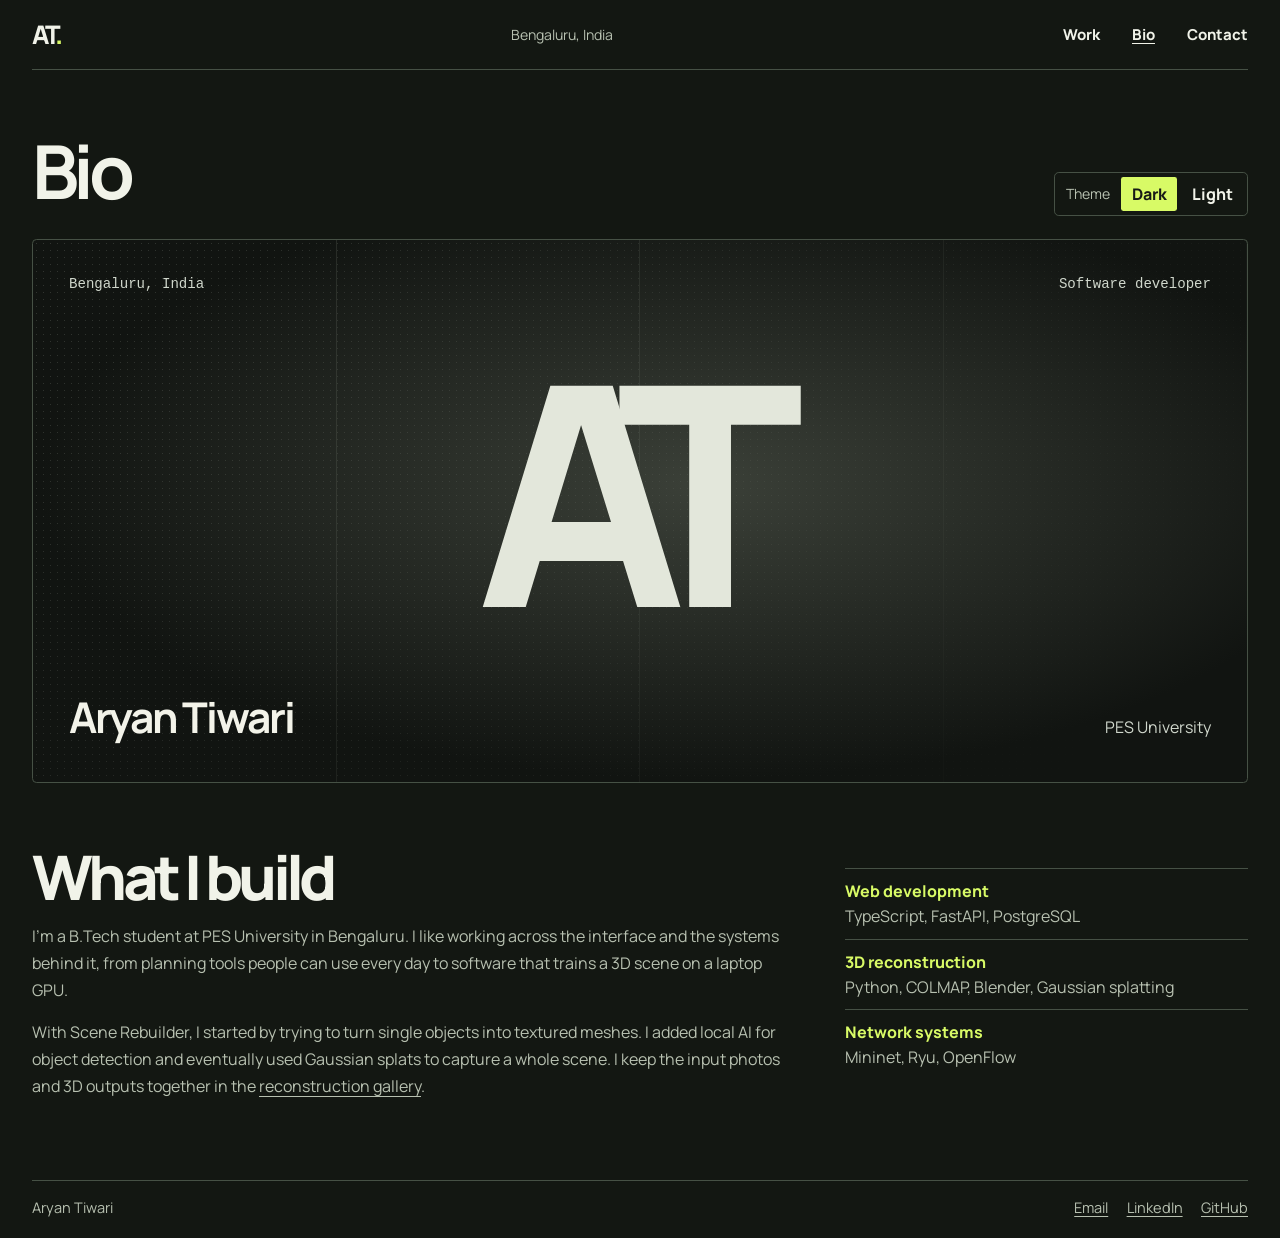
==== bio.html @ 2f58a1c7 "Add dark default, Bio page, and verified project details" ====
<!doctype html>
<html lang="en">
<head>
  <meta charset="utf-8">
  <meta name="viewport" content="width=device-width, initial-scale=1">
  <meta name="description" content="About Aryan Tiwari, a software developer and B.Tech student at PES University in Bengaluru.">
  <meta name="theme-color" content="#131712">
  <title>Bio · Aryan Tiwari</title>
  <script src="theme.js"></script>
  <link rel="stylesheet" href="styles.css">
</head>
<body id="top">
  <a class="skip" href="#main">Skip to content</a>
  <header class="shell topbar">
    <a class="identity" href="index.html" aria-label="Aryan Tiwari, home">AT<span>.</span></a>
    <span class="location">Bengaluru, India</span>
    <nav aria-label="Main navigation"><a href="index.html#work">Work</a><a href="bio.html" aria-current="page">Bio</a><a href="index.html#contact">Contact</a></nav>
  </header>
  <main id="main" class="shell bio">
    <div class="bio-top">
      <h1>Bio</h1>
      <div class="theme-picker" role="group" aria-label="Portfolio theme">
        <span>Theme</span><button type="button" data-theme-option="dark" aria-pressed="true">Dark</button><button type="button" data-theme-option="light" aria-pressed="false">Light</button>
      </div>
    </div>
    <figure class="bio-cover" aria-labelledby="cover-name">
      <div class="bio-cover-top"><span>Bengaluru, India</span><span>Software developer</span></div>
      <div class="bio-monogram" aria-hidden="true">AT</div>
      <figcaption id="cover-name"><strong>Aryan Tiwari</strong><span>PES University</span></figcaption>
    </figure>
    <section class="bio-copy" aria-labelledby="bio-intro">
      <div>
        <h2 id="bio-intro">What I build</h2>
        <p>I’m a B.Tech student at PES University in Bengaluru. I like working across the interface and the systems behind it, from planning tools people can use every day to software that trains a 3D scene on a laptop GPU.</p>
        <p>With Scene Rebuilder, I started by trying to turn single objects into textured meshes. I added local AI for object detection and eventually used Gaussian splats to capture a whole scene. I keep the input photos and 3D outputs together in the <a href="https://aryansdream.github.io/scene-rebuilder/">reconstruction gallery</a>.</p>
      </div>
      <dl class="bio-tools">
        <div><dt>Web development</dt><dd>TypeScript, FastAPI, PostgreSQL</dd></div>
        <div><dt>3D reconstruction</dt><dd>Python, COLMAP, Blender, Gaussian splatting</dd></div>
        <div><dt>Network systems</dt><dd>Mininet, Ryu, OpenFlow</dd></div>
      </dl>
    </section>
  </main>
  <footer class="shell footer"><span>Aryan Tiwari</span><div><a href="mailto:aryantiwari90605@gmail.com">Email</a><a href="https://www.linkedin.com/in/aryan-tiwari-884906281/">LinkedIn</a><a href="https://github.com/aryansdream">GitHub</a></div></footer>
</body>
</html>
---- styles.css ----
@font-face {
  font-family: Manrope;
  src: url('assets/manrope.woff2') format('woff2');
  font-weight: 200 800;
  font-display: swap;
}

:root {
  color-scheme: dark;
  --paper: #131712;
  --ink: #f1f3e9;
  --muted: #b7c0b0;
  --line: #465145;
  --accent: #d8fa66;
  --dark: #1d261e;
  --section: #1d261e;
  --highlight: #d8fa66;
  --mono: ui-monospace, 'Cascadia Code', Consolas, monospace;
  font-family: Manrope, system-ui, sans-serif;
  color: var(--ink);
  background: var(--paper);
}
[data-theme="light"] {
  color-scheme: light;
  --paper: #efede3;
  --ink: #171a17;
  --muted: #474c43;
  --line: #a6a99e;
  --section: #e3e8d9;
  --highlight: #4c6113;
}
* { box-sizing: border-box; }
html { scroll-behavior: smooth; }
body, h1, h2, p, figure, dl, dd { margin: 0; }
a { color: inherit; text-underline-offset: .22em; }
a:hover { text-decoration-thickness: 2px; }
button { font: inherit; }
[hidden] { display: none !important; }
[id] { scroll-margin-top: 1.25rem; }
:focus-visible { outline: 2px solid currentColor; outline-offset: 4px; }
.shell { width: min(78rem, calc(100% - 4rem)); margin-inline: auto; }
.skip { position: fixed; top: .6rem; left: .6rem; transform: translateY(-180%); z-index: 5; padding: .7rem; background: var(--accent); color: #171a17; }
.skip:focus { transform: none; }
.meta { font-family: var(--mono); font-size: .88rem; letter-spacing: .055em; text-transform: uppercase; }

.topbar { min-height: 4.4rem; display: flex; align-items: center; justify-content: space-between; gap: 1rem; border-bottom: 1px solid var(--line); }
.identity { font-size: 1.6rem; font-weight: 800; letter-spacing: -.09em; text-decoration: none; }
.identity span { color: var(--highlight); }
.location { color: var(--muted); font-size: .88rem; }
nav, .contact-links { display: flex; align-items: center; flex-wrap: wrap; gap: clamp(.78rem, 3vw, 2rem); }
nav a { font-size: .94rem; font-weight: 750; text-decoration: none; }
nav a:hover, nav a[aria-current="page"] { text-decoration: underline; }

.hero { min-height: 37rem; display: grid; grid-template-columns: minmax(0, 1fr) minmax(0, .96fr); align-items: center; column-gap: clamp(2rem, 6vw, 5rem); padding-block: clamp(2.8rem, 8vw, 6.3rem); }
.hero .meta { color: var(--muted); }
.hero h1 { font-size: clamp(5.4rem, 10.6vw, 10.1rem); font-weight: 800; letter-spacing: -.083em; line-height: .92; margin: .85rem 0 1.45rem; }
.hero h1 span { color: var(--highlight); }
.intro { max-width: 30rem; font-size: clamp(1.05rem, 2vw, 1.34rem); line-height: 1.55; margin-bottom: 1.4rem; }
.action { display: inline-block; border: 1px solid var(--accent); border-radius: 2px; background: var(--accent); color: #171a17; padding: .68rem 1rem; font-weight: 800; text-decoration: none; }
.action:hover { background: #e6ff9a; }
.action:focus-visible { outline-color: var(--highlight); }

.model { min-width: 0; color: #eef2e8; background: var(--dark); border: 1px solid var(--line); border-radius: .32rem; overflow: hidden; }
.model-bar { display: flex; justify-content: space-between; align-items: center; flex-wrap: wrap; gap: .5rem 1rem; min-height: 2.9rem; padding: .65rem .88rem; font-size: .87rem; }
.model-bar .meta, .model-bar a { color: var(--accent); }
.model-bar button { padding: 0; border: 0; background: transparent; color: inherit; cursor: pointer; text-decoration: underline; text-underline-offset: .22em; }
.model-bar:first-child { border-bottom: 1px solid #414941; }
.model-bar:last-child { border-top: 1px solid #414941; }
canvas { display: block; width: 100%; aspect-ratio: 1.28; background: radial-gradient(ellipse at 51% 52%, #2b382d, #171d19 74%); touch-action: pan-y; cursor: grab; }
canvas:active { cursor: grabbing; }

.work { padding-block: clamp(2rem, 6vw, 4.5rem) clamp(2.5rem, 7vw, 5.2rem); border-top: 1px solid var(--line); }
.section-head { display: flex; align-items: baseline; justify-content: space-between; flex-wrap: wrap; gap: .8rem; margin-bottom: 1.8rem; }
h2 { font-size: clamp(2.6rem, 6vw, 5.35rem); line-height: .99; letter-spacing: -.075em; font-weight: 800; }
.project-index details { border-top: 1px solid var(--line); }
.project-index details:last-child { border-bottom: 1px solid var(--line); }
.project-index summary { display: grid; grid-template-columns: minmax(0, 1fr) 13.5rem 2rem; align-items: center; gap: 1.15rem; padding: .9rem 0; cursor: pointer; list-style: none; }
summary::-webkit-details-marker { display: none; }
.project-title { font-size: clamp(1.72rem, 4vw, 3.4rem); font-weight: 800; letter-spacing: -.065em; line-height: 1.08; }
.category { color: var(--muted); }
.toggle { display: grid; place-items: center; width: 2rem; height: 2rem; border: 1px solid var(--line); border-radius: 50%; font: 1.15rem var(--mono); }
.toggle::before { content: '+'; }
details[open] .toggle, summary:hover .toggle { color: #171a17; background: var(--accent); border-color: var(--accent); }
details[open] .toggle::before { content: '−'; }
.project-detail { display: grid; grid-template-columns: minmax(0, 38rem) auto; justify-content: space-between; gap: .65rem 1.25rem; padding: 0 3.1rem 1.2rem 0; }
.project-detail p, .about p { color: var(--muted); line-height: 1.63; }
.project-detail .project-note { margin-top: .6rem; }
.project-links { display: flex; justify-content: flex-end; align-items: start; gap: .55rem 1rem; flex-wrap: wrap; font-weight: 800; }
.more { display: grid; grid-template-columns: 1fr 1fr; gap: .8rem 1rem; margin-top: 1.5rem; }
.more > div { padding: .82rem .9rem; border: 1px solid var(--line); }
.more a { font-weight: 800; }
.more p { margin-top: .35rem; color: var(--muted); font-size: .94rem; line-height: 1.55; }

.about { background: var(--section); color: var(--ink); border-block: 1px solid var(--line); }
.about-teaser { display: flex; align-items: center; justify-content: space-between; flex-wrap: wrap; gap: 1.5rem; padding-block: clamp(2.6rem, 7vw, 5.3rem); }
.about p { color: var(--muted); margin-top: .85rem; max-width: 37rem; }
.contact { display: flex; justify-content: space-between; align-items: center; flex-wrap: wrap; gap: 1.25rem; padding-block: clamp(2.7rem, 7vw, 5.2rem); }
.contact-links { font-weight: 750; }
.footer { display: flex; gap: .5rem 1rem; justify-content: space-between; flex-wrap: wrap; padding: 1rem 0 1.3rem; border-top: 1px solid var(--line); color: var(--muted); font-size: .91rem; }
.footer div { display: flex; flex-wrap: wrap; gap: .65rem 1.15rem; }

.bio { padding-block: clamp(2rem, 6vw, 4rem) clamp(2.8rem, 7vw, 5rem); }
.bio-top { display: flex; align-items: baseline; justify-content: space-between; flex-wrap: wrap; gap: .8rem 1.3rem; margin-bottom: 1.45rem; }
.bio-top h1 { font-size: clamp(2.6rem, 6vw, 4.65rem); line-height: 1; letter-spacing: -.075em; }
.theme-picker { display: flex; align-items: center; gap: .25rem; padding: .25rem; border: 1px solid var(--line); border-radius: .3rem; }
.theme-picker span { padding-inline: .45rem; font-size: .88rem; color: var(--muted); }
.theme-picker button { padding: .4rem .65rem; border: 0; border-radius: .15rem; background: none; color: var(--ink); font-weight: 750; cursor: pointer; }
.theme-picker button[aria-pressed="true"] { background: var(--accent); color: #171a17; }
.theme-picker button:focus-visible { outline-offset: 0; }
.bio-cover { position: relative; isolation: isolate; display: grid; grid-template-rows: auto minmax(0, 1fr) auto; min-height: clamp(19rem, 45vw, 34rem); padding: clamp(1rem, 3vw, 2.25rem); overflow: hidden; border: 1px solid var(--line); border-radius: .28rem; color: #f3f3e9; background: radial-gradient(ellipse at 55% 45%, #3b4038, #111411 70%); }
.bio-cover::before { content: ''; position: absolute; z-index: -1; inset: 0; background: repeating-linear-gradient(90deg, transparent 0 calc(25% - 1px), #dbe5d224 calc(25% - 1px) 25%), radial-gradient(circle, #e7ebdf28 .7px, transparent .9px) 0 0 / 7px 7px; mask-image: linear-gradient(130deg, black, transparent 92%); }
.bio-cover-top, .bio-cover figcaption { display: flex; flex-wrap: wrap; align-items: baseline; justify-content: space-between; gap: .45rem 1rem; }
.bio-cover-top { color: #d0d7cc; font: .88rem var(--mono); }
.bio-monogram { display: grid; place-items: center; font-size: clamp(8rem, 24vw, 20rem); line-height: .9; letter-spacing: -.17em; padding-right: .17em; font-weight: 800; color: #e3e7db; }
.bio-cover figcaption strong { font-size: clamp(1.45rem, 4vw, 2.65rem); letter-spacing: -.05em; }
.bio-cover figcaption span { color: #d0d7cc; }
.bio-copy { display: grid; grid-template-columns: minmax(0, 1.3fr) minmax(0, .7fr); gap: clamp(1.5rem, 5vw, 4rem); padding-top: clamp(2.3rem, 6vw, 4rem); }
.bio-copy h2 { font-size: clamp(2.35rem, 4.8vw, 4rem); }
.bio-copy p { margin-top: .9rem; color: var(--muted); line-height: 1.7; }
.bio-tools { align-self: center; }
.bio-tools div { padding: .7rem 0; border-top: 1px solid var(--line); }
.bio-tools dt { color: var(--highlight); font-weight: 750; }
.bio-tools dd { margin-top: .2rem; color: var(--muted); }

@media (max-width: 56rem) {
  .shell { width: calc(100% - 3rem); }
  .hero { column-gap: 1.75rem; min-height: auto; }
  .hero h1 { font-size: clamp(4.6rem, 11vw, 7rem); }
  .project-detail { grid-template-columns: 1fr; }
  .project-links { justify-content: flex-start; }
}
@media (max-width: 43rem) {
  .shell { width: calc(100% - 2rem); }
  .location { display: none; }
  .hero, .bio-copy { grid-template-columns: 1fr; row-gap: 2rem; }
  .hero h1 { font-size: clamp(4.8rem, 16vw, 7rem); }
  .model { width: 100%; }
  .project-index summary { grid-template-columns: minmax(0, 1fr) 2rem; gap: .35rem .6rem; }
  .category { grid-area: 2/1; }
  .toggle { grid-area: 1/2 / span 2; }
  .project-detail { padding-right: .3rem; }
  .more { grid-template-columns: 1fr; }
}
@media (prefers-reduced-motion: reduce) { html { scroll-behavior: auto; } }
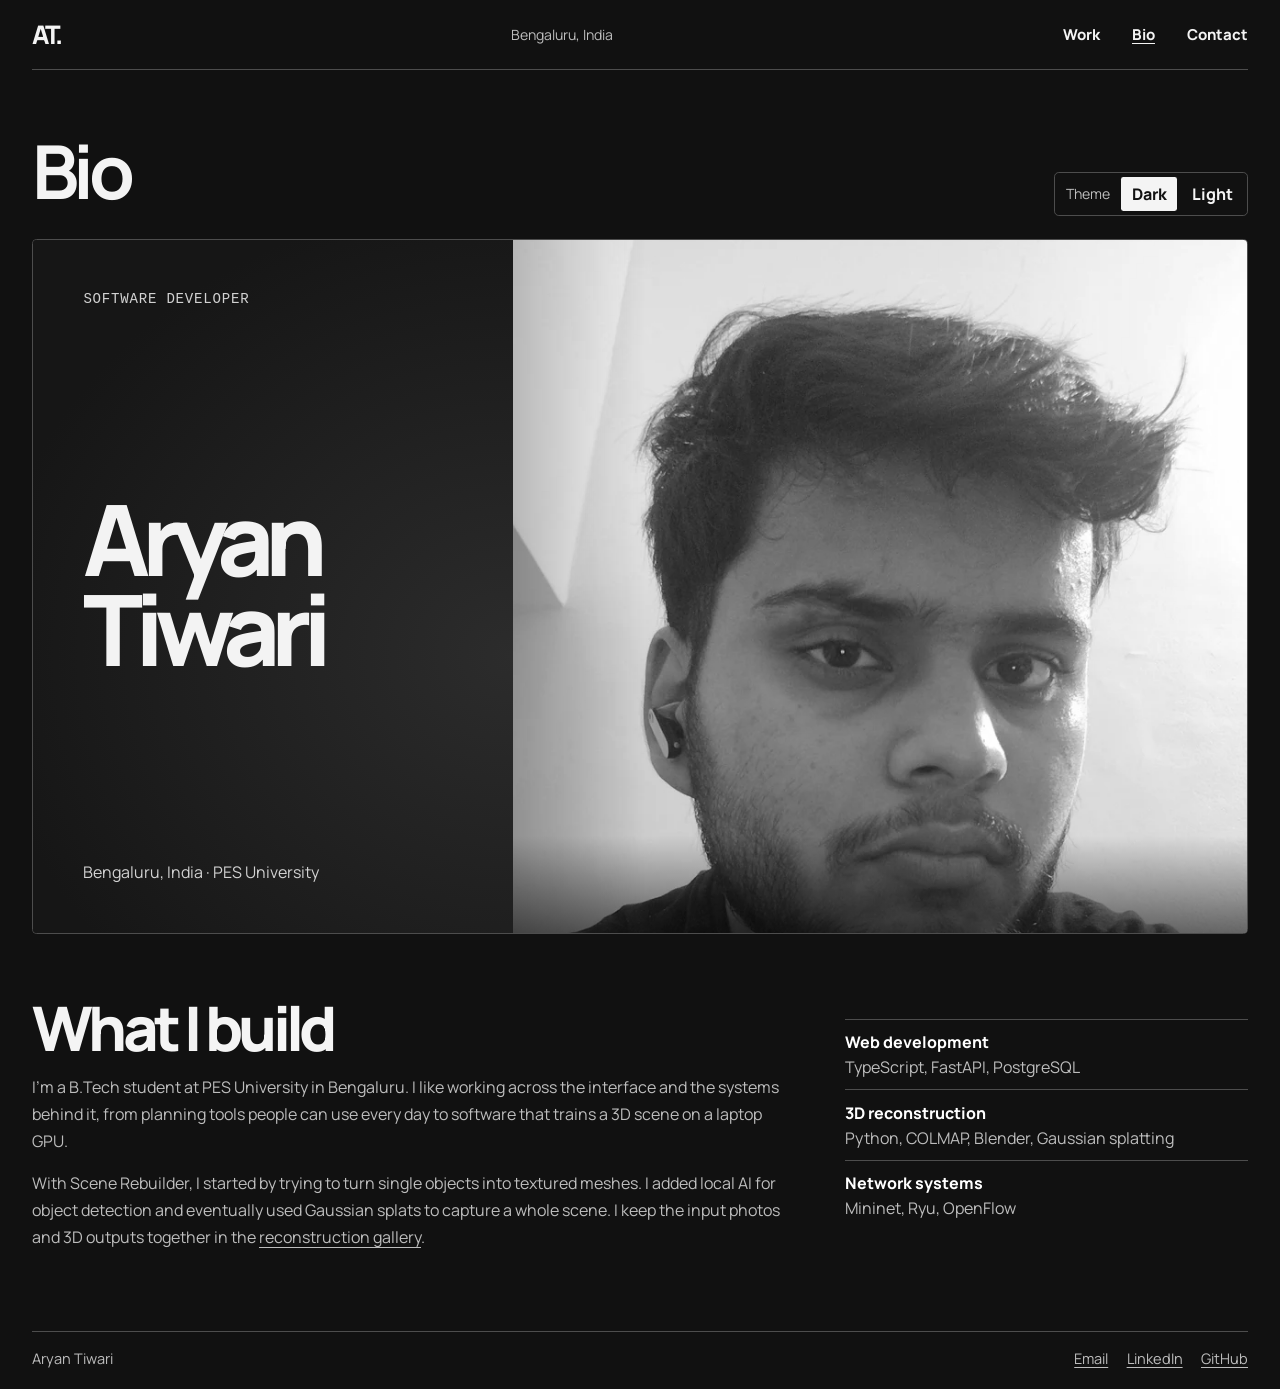
==== commit 600d89fb: "Introduce monochrome portfolio and photo-led Bio" ====
--- a/bio.html
+++ b/bio.html
@@ -4,7 +4,7 @@
   <meta charset="utf-8">
   <meta name="viewport" content="width=device-width, initial-scale=1">
   <meta name="description" content="About Aryan Tiwari, a software developer and B.Tech student at PES University in Bengaluru.">
-  <meta name="theme-color" content="#131712">
+  <meta name="theme-color" content="#111111">
   <title>Bio · Aryan Tiwari</title>
   <script src="theme.js"></script>
   <link rel="stylesheet" href="styles.css">
@@ -24,9 +24,12 @@
       </div>
     </div>
     <figure class="bio-cover" aria-labelledby="cover-name">
-      <div class="bio-cover-top"><span>Bengaluru, India</span><span>Software developer</span></div>
-      <div class="bio-monogram" aria-hidden="true">AT</div>
-      <figcaption id="cover-name"><strong>Aryan Tiwari</strong><span>PES University</span></figcaption>
+      <figcaption id="cover-name">
+        <span class="meta">Software developer</span>
+        <strong>Aryan<br> Tiwari</strong>
+        <span>Bengaluru, India · PES University</span>
+      </figcaption>
+      <div class="bio-portrait"><img src="assets/bio-portrait.webp" alt="Black-and-white close-up of Aryan Tiwari" width="960" height="1280" fetchpriority="high"></div>
     </figure>
     <section class="bio-copy" aria-labelledby="bio-intro">
       <div>
--- a/styles.css
+++ b/styles.css
@@ -7,14 +7,14 @@
 
 :root {
   color-scheme: dark;
-  --paper: #131712;
-  --ink: #f1f3e9;
-  --muted: #b7c0b0;
-  --line: #465145;
-  --accent: #d8fa66;
-  --dark: #1d261e;
-  --section: #1d261e;
-  --highlight: #d8fa66;
+  --paper: #111111;
+  --ink: #f4f4f4;
+  --muted: #bdbdbd;
+  --line: #4d4d4d;
+  --accent: #f1f1f1;
+  --dark: #1e1e1e;
+  --section: #1a1a1a;
+  --highlight: #ffffff;
   --mono: ui-monospace, 'Cascadia Code', Consolas, monospace;
   font-family: Manrope, system-ui, sans-serif;
   color: var(--ink);
@@ -22,12 +22,12 @@
 }
 [data-theme="light"] {
   color-scheme: light;
-  --paper: #efede3;
-  --ink: #171a17;
-  --muted: #474c43;
-  --line: #a6a99e;
-  --section: #e3e8d9;
-  --highlight: #4c6113;
+  --paper: #f5f5f5;
+  --ink: #141414;
+  --muted: #484848;
+  --line: #ababab;
+  --section: #e8e8e8;
+  --highlight: #141414;
 }
 * { box-sizing: border-box; }
 html { scroll-behavior: smooth; }
@@ -39,7 +39,7 @@
 [id] { scroll-margin-top: 1.25rem; }
 :focus-visible { outline: 2px solid currentColor; outline-offset: 4px; }
 .shell { width: min(78rem, calc(100% - 4rem)); margin-inline: auto; }
-.skip { position: fixed; top: .6rem; left: .6rem; transform: translateY(-180%); z-index: 5; padding: .7rem; background: var(--accent); color: #171a17; }
+.skip { position: fixed; top: .6rem; left: .6rem; transform: translateY(-180%); z-index: 5; padding: .7rem; background: var(--accent); color: #151515; }
 .skip:focus { transform: none; }
 .meta { font-family: var(--mono); font-size: .88rem; letter-spacing: .055em; text-transform: uppercase; }
 
@@ -56,17 +56,17 @@
 .hero h1 { font-size: clamp(5.4rem, 10.6vw, 10.1rem); font-weight: 800; letter-spacing: -.083em; line-height: .92; margin: .85rem 0 1.45rem; }
 .hero h1 span { color: var(--highlight); }
 .intro { max-width: 30rem; font-size: clamp(1.05rem, 2vw, 1.34rem); line-height: 1.55; margin-bottom: 1.4rem; }
-.action { display: inline-block; border: 1px solid var(--accent); border-radius: 2px; background: var(--accent); color: #171a17; padding: .68rem 1rem; font-weight: 800; text-decoration: none; }
-.action:hover { background: #e6ff9a; }
+.action { display: inline-block; border: 1px solid var(--ink); border-radius: 2px; background: var(--ink); color: var(--paper); padding: .68rem 1rem; font-weight: 800; text-decoration: none; }
+.action:hover { background: var(--paper); color: var(--ink); }
 .action:focus-visible { outline-color: var(--highlight); }
 
-.model { min-width: 0; color: #eef2e8; background: var(--dark); border: 1px solid var(--line); border-radius: .32rem; overflow: hidden; }
+.model { min-width: 0; color: #eeeeee; background: var(--dark); border: 1px solid var(--line); border-radius: .32rem; overflow: hidden; }
 .model-bar { display: flex; justify-content: space-between; align-items: center; flex-wrap: wrap; gap: .5rem 1rem; min-height: 2.9rem; padding: .65rem .88rem; font-size: .87rem; }
 .model-bar .meta, .model-bar a { color: var(--accent); }
 .model-bar button { padding: 0; border: 0; background: transparent; color: inherit; cursor: pointer; text-decoration: underline; text-underline-offset: .22em; }
-.model-bar:first-child { border-bottom: 1px solid #414941; }
-.model-bar:last-child { border-top: 1px solid #414941; }
-canvas { display: block; width: 100%; aspect-ratio: 1.28; background: radial-gradient(ellipse at 51% 52%, #2b382d, #171d19 74%); touch-action: pan-y; cursor: grab; }
+.model-bar:first-child { border-bottom: 1px solid #484848; }
+.model-bar:last-child { border-top: 1px solid #484848; }
+canvas { display: block; width: 100%; aspect-ratio: 1.28; background: radial-gradient(ellipse at 51% 52%, #333333, #181818 74%); touch-action: pan-y; cursor: grab; }
 canvas:active { cursor: grabbing; }
 
 .work { padding-block: clamp(2rem, 6vw, 4.5rem) clamp(2.5rem, 7vw, 5.2rem); border-top: 1px solid var(--line); }
@@ -80,7 +80,7 @@
 .category { color: var(--muted); }
 .toggle { display: grid; place-items: center; width: 2rem; height: 2rem; border: 1px solid var(--line); border-radius: 50%; font: 1.15rem var(--mono); }
 .toggle::before { content: '+'; }
-details[open] .toggle, summary:hover .toggle { color: #171a17; background: var(--accent); border-color: var(--accent); }
+details[open] .toggle, summary:hover .toggle { color: var(--paper); background: var(--ink); border-color: var(--ink); }
 details[open] .toggle::before { content: '−'; }
 .project-detail { display: grid; grid-template-columns: minmax(0, 38rem) auto; justify-content: space-between; gap: .65rem 1.25rem; padding: 0 3.1rem 1.2rem 0; }
 .project-detail p, .about p { color: var(--muted); line-height: 1.63; }
@@ -88,7 +88,6 @@
 .project-links { display: flex; justify-content: flex-end; align-items: start; gap: .55rem 1rem; flex-wrap: wrap; font-weight: 800; }
 .more { display: grid; grid-template-columns: 1fr 1fr; gap: .8rem 1rem; margin-top: 1.5rem; }
 .more > div { padding: .82rem .9rem; border: 1px solid var(--line); }
-.more a { font-weight: 800; }
 .more p { margin-top: .35rem; color: var(--muted); font-size: .94rem; line-height: 1.55; }
 
 .about { background: var(--section); color: var(--ink); border-block: 1px solid var(--line); }
@@ -105,15 +104,15 @@
 .theme-picker { display: flex; align-items: center; gap: .25rem; padding: .25rem; border: 1px solid var(--line); border-radius: .3rem; }
 .theme-picker span { padding-inline: .45rem; font-size: .88rem; color: var(--muted); }
 .theme-picker button { padding: .4rem .65rem; border: 0; border-radius: .15rem; background: none; color: var(--ink); font-weight: 750; cursor: pointer; }
-.theme-picker button[aria-pressed="true"] { background: var(--accent); color: #171a17; }
+.theme-picker button[aria-pressed="true"] { background: var(--ink); color: var(--paper); }
 .theme-picker button:focus-visible { outline-offset: 0; }
-.bio-cover { position: relative; isolation: isolate; display: grid; grid-template-rows: auto minmax(0, 1fr) auto; min-height: clamp(19rem, 45vw, 34rem); padding: clamp(1rem, 3vw, 2.25rem); overflow: hidden; border: 1px solid var(--line); border-radius: .28rem; color: #f3f3e9; background: radial-gradient(ellipse at 55% 45%, #3b4038, #111411 70%); }
-.bio-cover::before { content: ''; position: absolute; z-index: -1; inset: 0; background: repeating-linear-gradient(90deg, transparent 0 calc(25% - 1px), #dbe5d224 calc(25% - 1px) 25%), radial-gradient(circle, #e7ebdf28 .7px, transparent .9px) 0 0 / 7px 7px; mask-image: linear-gradient(130deg, black, transparent 92%); }
-.bio-cover-top, .bio-cover figcaption { display: flex; flex-wrap: wrap; align-items: baseline; justify-content: space-between; gap: .45rem 1rem; }
-.bio-cover-top { color: #d0d7cc; font: .88rem var(--mono); }
-.bio-monogram { display: grid; place-items: center; font-size: clamp(8rem, 24vw, 20rem); line-height: .9; letter-spacing: -.17em; padding-right: .17em; font-weight: 800; color: #e3e7db; }
-.bio-cover figcaption strong { font-size: clamp(1.45rem, 4vw, 2.65rem); letter-spacing: -.05em; }
-.bio-cover figcaption span { color: #d0d7cc; }
+.bio-cover { display: grid; grid-template-columns: minmax(0, .79fr) minmax(0, 1.21fr); align-items: stretch; overflow: hidden; border: 1px solid var(--line); border-radius: .28rem; color: #f3f3f3; background: #161616; }
+.bio-cover figcaption { display: flex; align-items: flex-start; flex-direction: column; justify-content: space-between; gap: 1rem; padding: clamp(1.25rem, 4vw, 3.15rem); background: radial-gradient(ellipse at 100% 60%, #2c2c2c, #161616 78%); }
+.bio-cover figcaption strong { font-size: clamp(3.2rem, 7.7vw, 7rem); font-weight: 800; line-height: .91; letter-spacing: -.09em; }
+.bio-cover figcaption span { color: #d2d2d2; }
+.bio-portrait { position: relative; aspect-ratio: 1.06; overflow: hidden; background: #333333; }
+.bio-portrait img { position: absolute; display: block; width: 120%; height: auto; max-width: none; top: -2%; left: -10%; filter: grayscale(1); }
+.bio-portrait::after { content: ''; position: absolute; inset: 0; background: linear-gradient(90deg, #0004, transparent 18%), linear-gradient(0deg, #0008, transparent 14%); pointer-events: none; }
 .bio-copy { display: grid; grid-template-columns: minmax(0, 1.3fr) minmax(0, .7fr); gap: clamp(1.5rem, 5vw, 4rem); padding-top: clamp(2.3rem, 6vw, 4rem); }
 .bio-copy h2 { font-size: clamp(2.35rem, 4.8vw, 4rem); }
 .bio-copy p { margin-top: .9rem; color: var(--muted); line-height: 1.7; }
@@ -140,5 +139,9 @@
   .toggle { grid-area: 1/2 / span 2; }
   .project-detail { padding-right: .3rem; }
   .more { grid-template-columns: 1fr; }
+  .bio-cover { grid-template-columns: 1fr; }
+  .bio-portrait { grid-row: 1; }
+  .bio-cover figcaption { gap: .65rem; }
+  .bio-cover figcaption br { display: none; }
 }
 @media (prefers-reduced-motion: reduce) { html { scroll-behavior: auto; } }
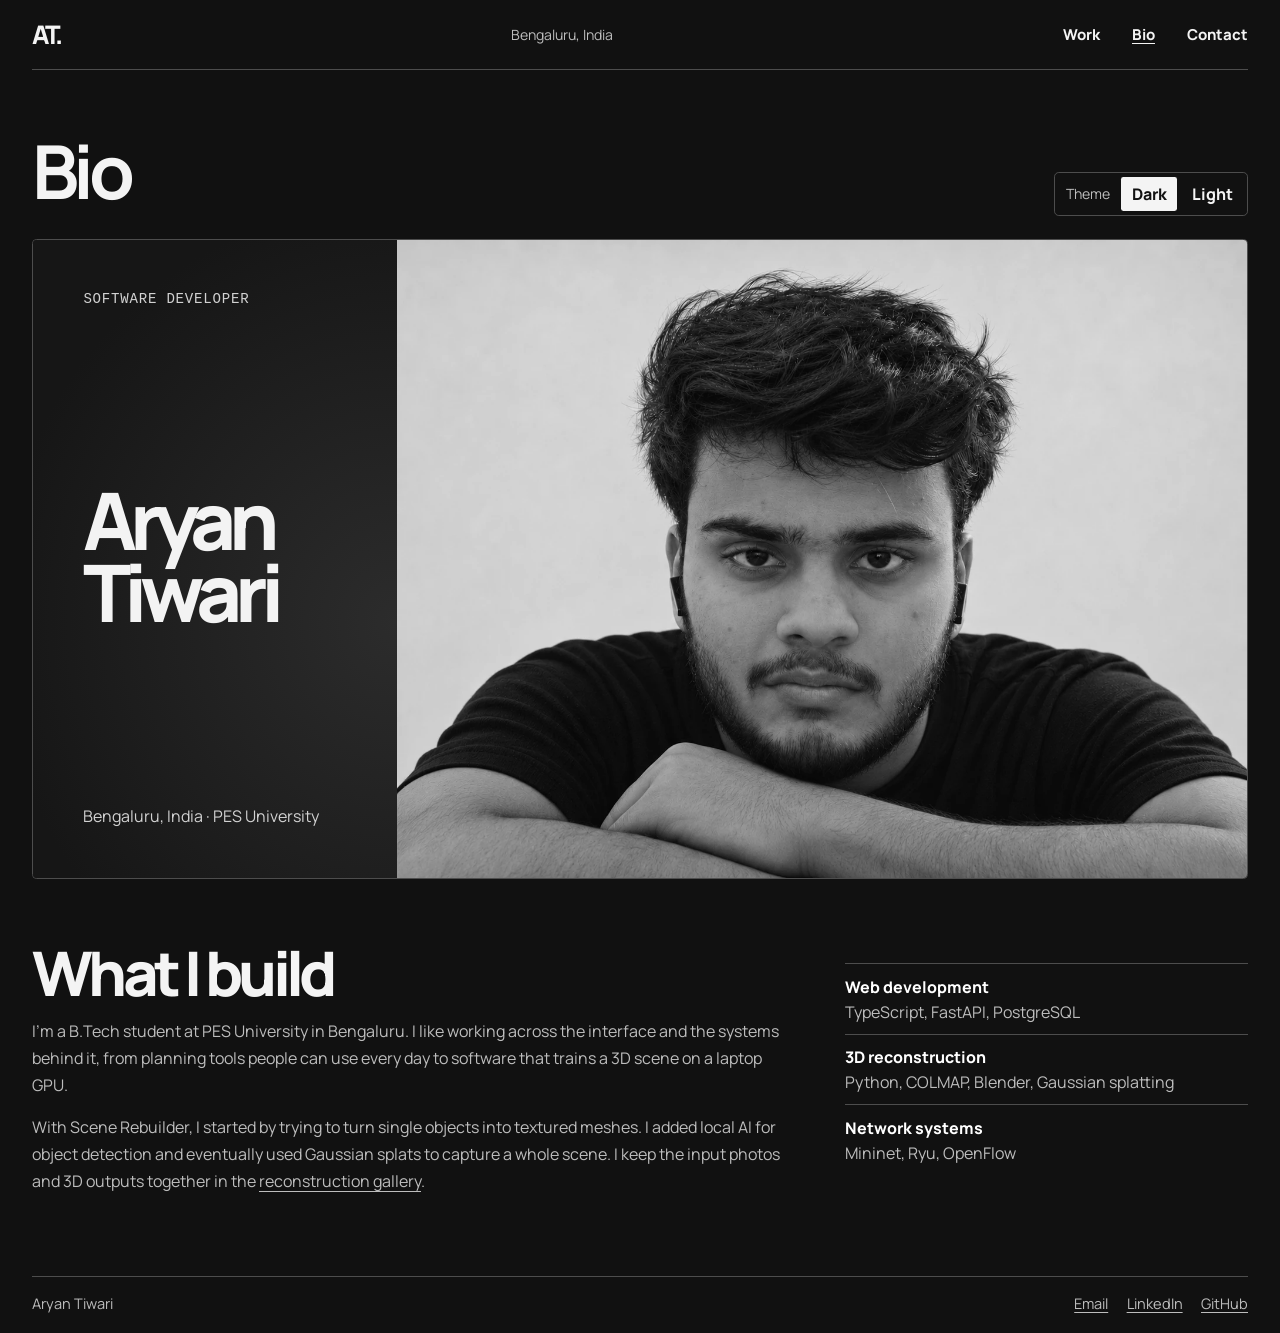
==== commit 13123374: "Use monochrome editorial portrait on the bio page" ====
--- a/bio.html
+++ b/bio.html
@@ -7,7 +7,7 @@
   <meta name="theme-color" content="#111111">
   <title>Bio · Aryan Tiwari</title>
   <script src="theme.js"></script>
-  <link rel="stylesheet" href="styles.css">
+  <link rel="stylesheet" href="styles.css?v=bio-portrait">
 </head>
 <body id="top">
   <a class="skip" href="#main">Skip to content</a>
@@ -29,7 +29,7 @@
         <strong>Aryan<br> Tiwari</strong>
         <span>Bengaluru, India · PES University</span>
       </figcaption>
-      <div class="bio-portrait"><img src="assets/bio-portrait.webp" alt="Black-and-white close-up of Aryan Tiwari" width="960" height="1280" fetchpriority="high"></div>
+      <div class="bio-portrait"><img src="assets/bio-editorial.webp" alt="Black-and-white portrait of Aryan Tiwari leaning forward with his arms folded" width="1448" height="1086" fetchpriority="high"></div>
     </figure>
     <section class="bio-copy" aria-labelledby="bio-intro">
       <div>
--- a/styles.css
+++ b/styles.css
@@ -106,13 +106,12 @@
 .theme-picker button { padding: .4rem .65rem; border: 0; border-radius: .15rem; background: none; color: var(--ink); font-weight: 750; cursor: pointer; }
 .theme-picker button[aria-pressed="true"] { background: var(--ink); color: var(--paper); }
 .theme-picker button:focus-visible { outline-offset: 0; }
-.bio-cover { display: grid; grid-template-columns: minmax(0, .79fr) minmax(0, 1.21fr); align-items: stretch; overflow: hidden; border: 1px solid var(--line); border-radius: .28rem; color: #f3f3f3; background: #161616; }
+.bio-cover { display: grid; grid-template-columns: minmax(0, .6fr) minmax(0, 1.4fr); align-items: stretch; overflow: hidden; border: 1px solid var(--line); border-radius: .28rem; color: #f3f3f3; background: #161616; }
 .bio-cover figcaption { display: flex; align-items: flex-start; flex-direction: column; justify-content: space-between; gap: 1rem; padding: clamp(1.25rem, 4vw, 3.15rem); background: radial-gradient(ellipse at 100% 60%, #2c2c2c, #161616 78%); }
-.bio-cover figcaption strong { font-size: clamp(3.2rem, 7.7vw, 7rem); font-weight: 800; line-height: .91; letter-spacing: -.09em; }
+.bio-cover figcaption strong { font-size: clamp(2.5rem, 6.2vw, 6rem); font-weight: 800; line-height: .91; letter-spacing: -.09em; }
 .bio-cover figcaption span { color: #d2d2d2; }
-.bio-portrait { position: relative; aspect-ratio: 1.06; overflow: hidden; background: #333333; }
-.bio-portrait img { position: absolute; display: block; width: 120%; height: auto; max-width: none; top: -2%; left: -10%; filter: grayscale(1); }
-.bio-portrait::after { content: ''; position: absolute; inset: 0; background: linear-gradient(90deg, #0004, transparent 18%), linear-gradient(0deg, #0008, transparent 14%); pointer-events: none; }
+.bio-portrait { display: grid; align-items: center; background: #161616; }
+.bio-portrait img { display: block; width: 100%; height: auto; filter: grayscale(1); }
 .bio-copy { display: grid; grid-template-columns: minmax(0, 1.3fr) minmax(0, .7fr); gap: clamp(1.5rem, 5vw, 4rem); padding-top: clamp(2.3rem, 6vw, 4rem); }
 .bio-copy h2 { font-size: clamp(2.35rem, 4.8vw, 4rem); }
 .bio-copy p { margin-top: .9rem; color: var(--muted); line-height: 1.7; }
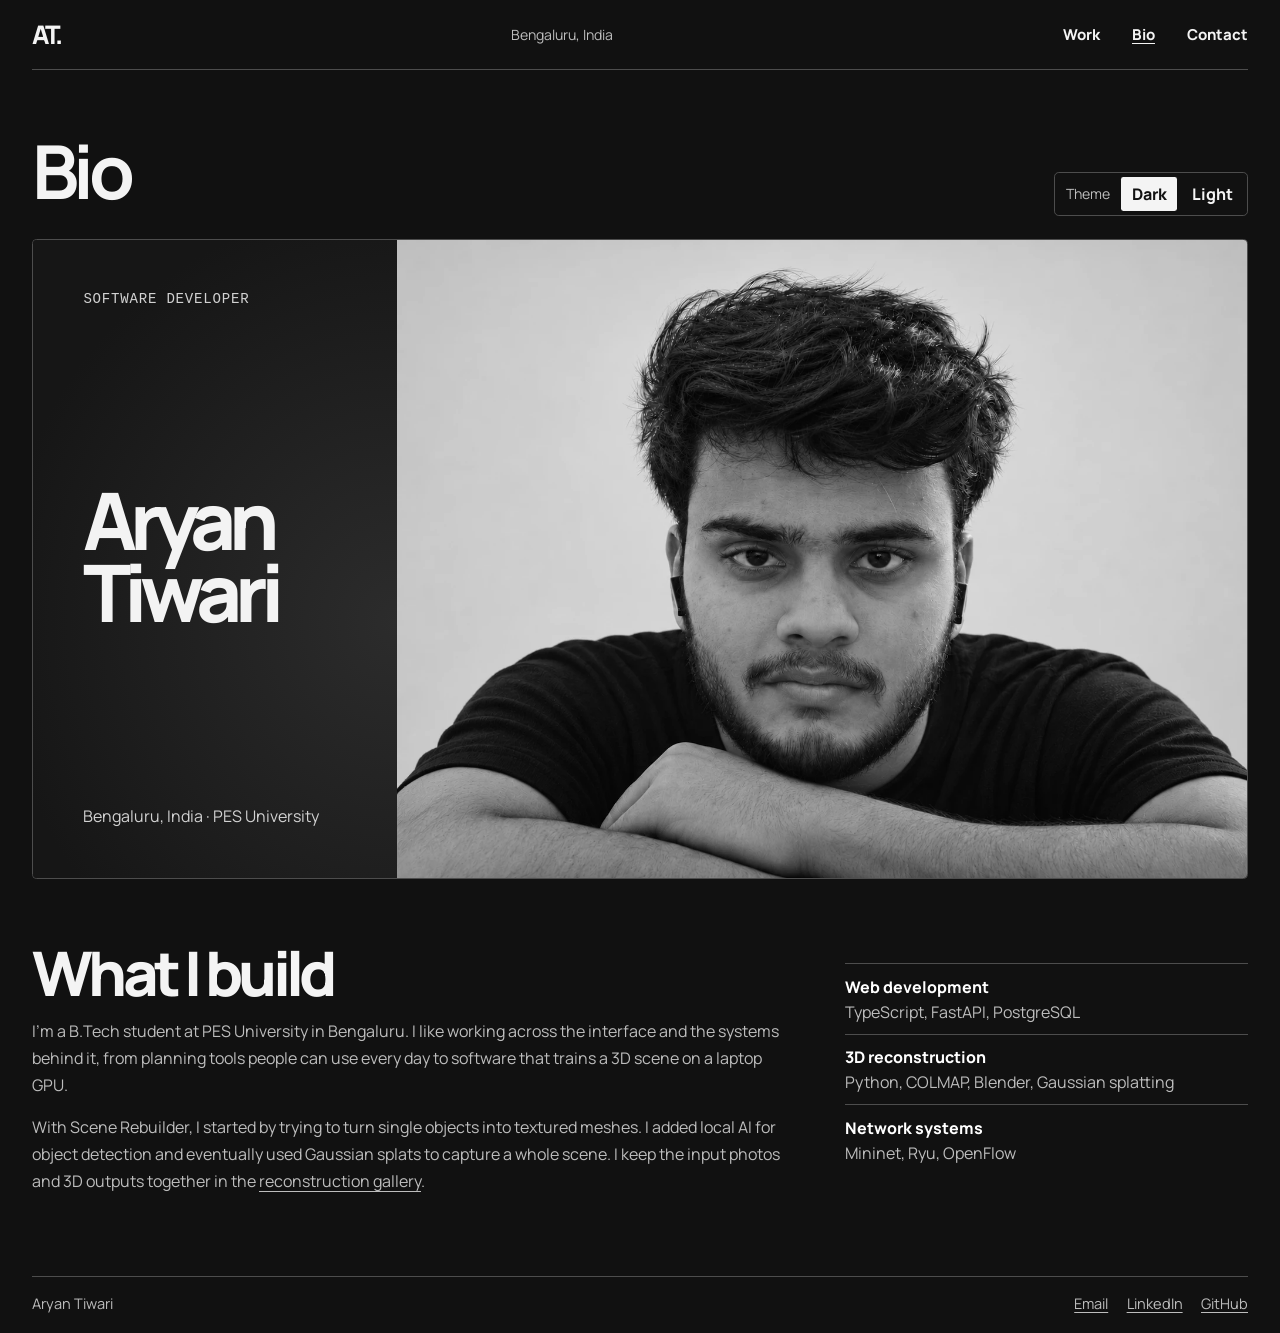
==== commit 2ffa8be3: "Refine the bio portrait backdrop and moustache" ====
--- a/bio.html
+++ b/bio.html
@@ -29,7 +29,7 @@
         <strong>Aryan<br> Tiwari</strong>
         <span>Bengaluru, India · PES University</span>
       </figcaption>
-      <div class="bio-portrait"><img src="assets/bio-editorial.webp" alt="Black-and-white portrait of Aryan Tiwari leaning forward with his arms folded" width="1448" height="1086" fetchpriority="high"></div>
+      <div class="bio-portrait"><img src="assets/bio-editorial-portrait.webp" alt="Black-and-white portrait of Aryan Tiwari leaning forward with his arms folded" width="1448" height="1086" fetchpriority="high"></div>
     </figure>
     <section class="bio-copy" aria-labelledby="bio-intro">
       <div>
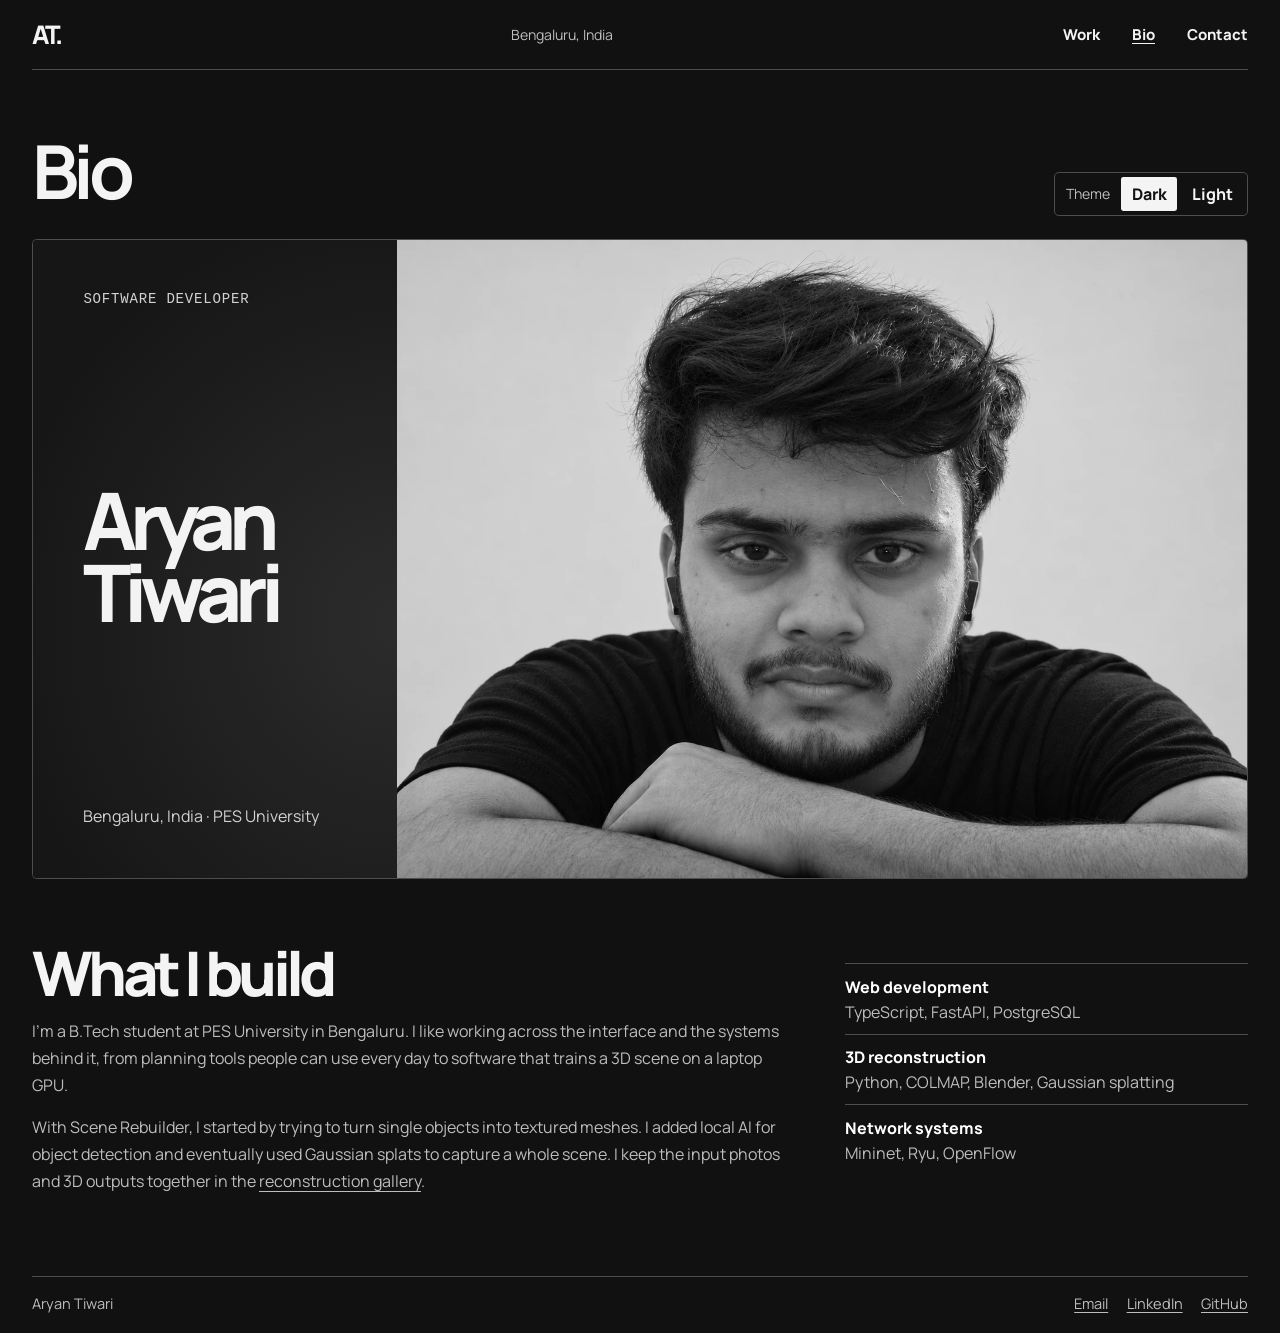
==== commit e231f9ab: "Use the original head reference for the bio portrait" ====
--- a/bio.html
+++ b/bio.html
@@ -29,7 +29,7 @@
         <strong>Aryan<br> Tiwari</strong>
         <span>Bengaluru, India · PES University</span>
       </figcaption>
-      <div class="bio-portrait"><img src="assets/bio-editorial-portrait.webp" alt="Black-and-white portrait of Aryan Tiwari leaning forward with his arms folded" width="1448" height="1086" fetchpriority="high"></div>
+      <div class="bio-portrait"><img src="assets/aryan-bio-portrait.webp" alt="Black-and-white portrait of Aryan Tiwari leaning forward with his arms folded" width="1448" height="1086" fetchpriority="high"></div>
     </figure>
     <section class="bio-copy" aria-labelledby="bio-intro">
       <div>
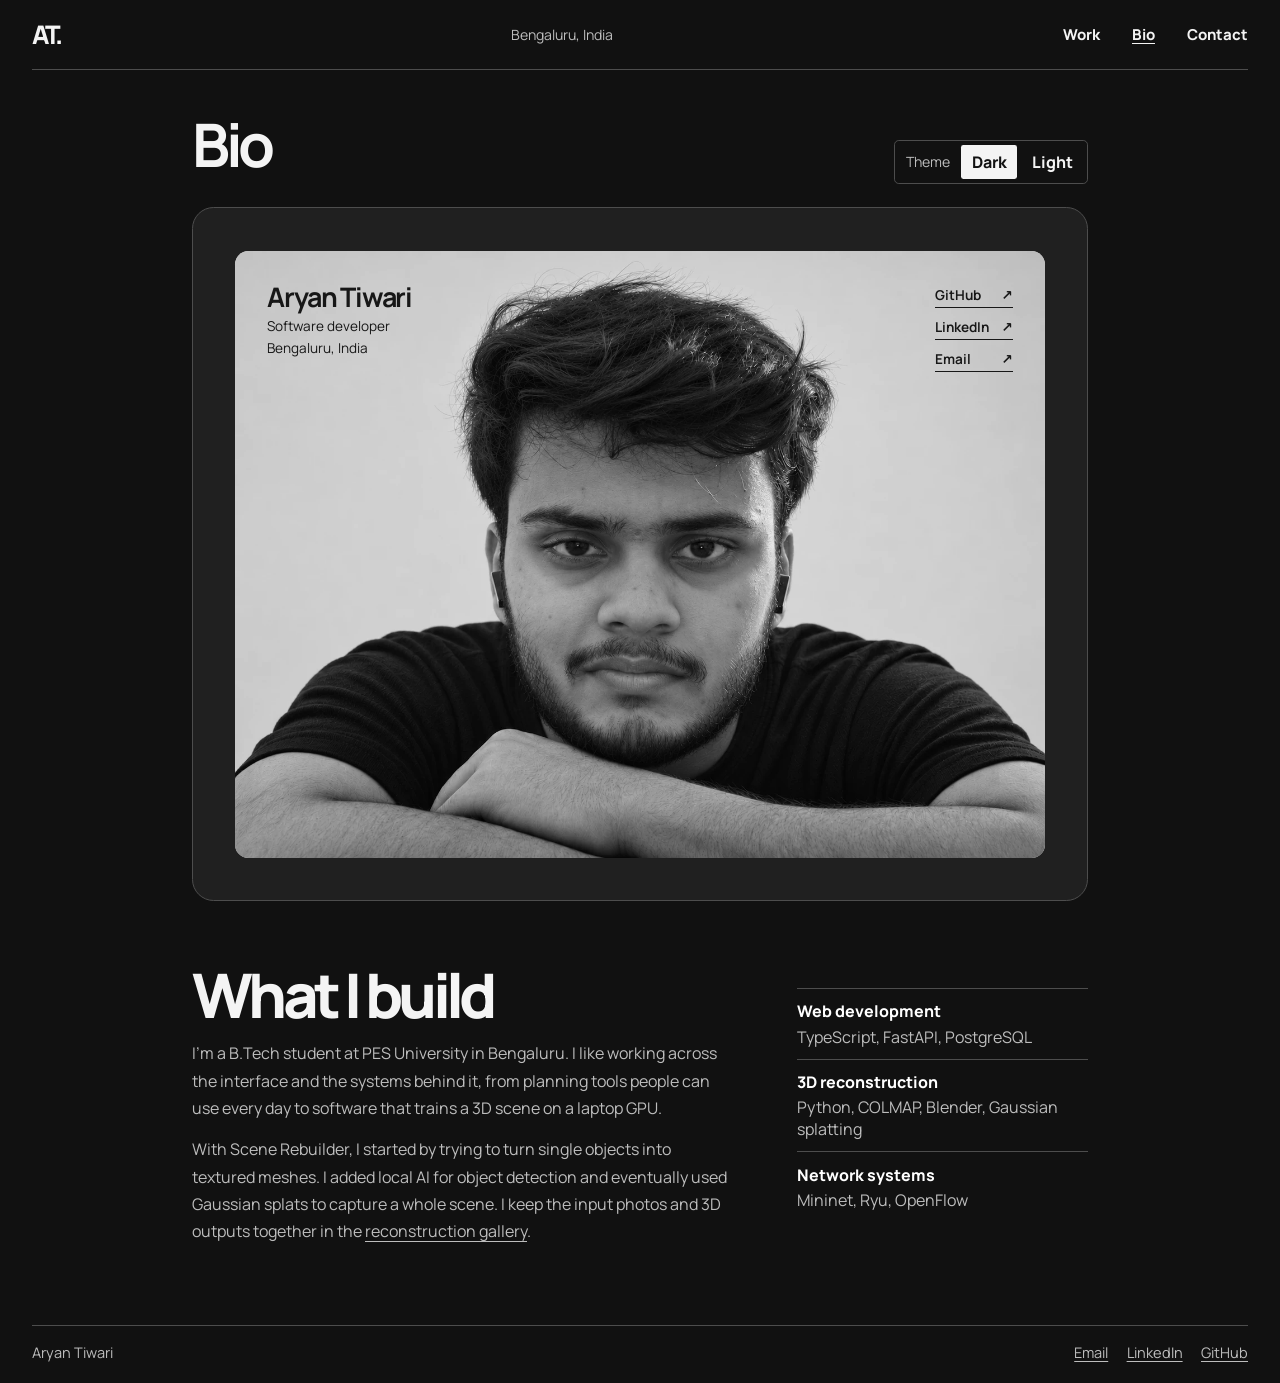
==== commit 7e11374f: "Frame the bio portrait and add contact links" ====
--- a/bio.html
+++ b/bio.html
@@ -7,7 +7,7 @@
   <meta name="theme-color" content="#111111">
   <title>Bio · Aryan Tiwari</title>
   <script src="theme.js"></script>
-  <link rel="stylesheet" href="styles.css?v=bio-portrait">
+  <link rel="stylesheet" href="styles.css?v=framed-bio">
 </head>
 <body id="top">
   <a class="skip" href="#main">Skip to content</a>
@@ -24,12 +24,19 @@
       </div>
     </div>
     <figure class="bio-cover" aria-labelledby="cover-name">
-      <figcaption id="cover-name">
-        <span class="meta">Software developer</span>
-        <strong>Aryan<br> Tiwari</strong>
-        <span>Bengaluru, India · PES University</span>
+      <div class="bio-portrait"><img src="assets/aryan-bio-portrait.webp" alt="Black-and-white portrait of Aryan Tiwari leaning forward with his arms folded" width="1448" height="1086" fetchpriority="high"></div>
+      <figcaption>
+        <div class="bio-credit">
+          <strong id="cover-name">Aryan Tiwari</strong>
+          <span>Software developer</span>
+          <span>Bengaluru, India</span>
+        </div>
+        <ul class="bio-profile-links" aria-label="Contact Aryan">
+          <li><a href="https://github.com/aryansdream">GitHub <span aria-hidden="true">↗</span></a></li>
+          <li><a href="https://www.linkedin.com/in/aryan-tiwari-884906281/">LinkedIn <span aria-hidden="true">↗</span></a></li>
+          <li><a href="mailto:aryantiwari90605@gmail.com">Email <span aria-hidden="true">↗</span></a></li>
+        </ul>
       </figcaption>
-      <div class="bio-portrait"><img src="assets/aryan-bio-portrait.webp" alt="Black-and-white portrait of Aryan Tiwari leaning forward with his arms folded" width="1448" height="1086" fetchpriority="high"></div>
     </figure>
     <section class="bio-copy" aria-labelledby="bio-intro">
       <div>
--- a/styles.css
+++ b/styles.css
@@ -98,19 +98,23 @@
 .footer { display: flex; gap: .5rem 1rem; justify-content: space-between; flex-wrap: wrap; padding: 1rem 0 1.3rem; border-top: 1px solid var(--line); color: var(--muted); font-size: .91rem; }
 .footer div { display: flex; flex-wrap: wrap; gap: .65rem 1.15rem; }
 
-.bio { padding-block: clamp(2rem, 6vw, 4rem) clamp(2.8rem, 7vw, 5rem); }
+.bio { max-width: 56rem; padding-block: clamp(1.75rem, 4vw, 2.75rem) clamp(2.8rem, 7vw, 5rem); }
 .bio-top { display: flex; align-items: baseline; justify-content: space-between; flex-wrap: wrap; gap: .8rem 1.3rem; margin-bottom: 1.45rem; }
-.bio-top h1 { font-size: clamp(2.6rem, 6vw, 4.65rem); line-height: 1; letter-spacing: -.075em; }
+.bio-top h1 { font-size: clamp(2.6rem, 6vw, 3.75rem); line-height: 1; letter-spacing: -.075em; }
 .theme-picker { display: flex; align-items: center; gap: .25rem; padding: .25rem; border: 1px solid var(--line); border-radius: .3rem; }
 .theme-picker span { padding-inline: .45rem; font-size: .88rem; color: var(--muted); }
 .theme-picker button { padding: .4rem .65rem; border: 0; border-radius: .15rem; background: none; color: var(--ink); font-weight: 750; cursor: pointer; }
 .theme-picker button[aria-pressed="true"] { background: var(--ink); color: var(--paper); }
 .theme-picker button:focus-visible { outline-offset: 0; }
-.bio-cover { display: grid; grid-template-columns: minmax(0, .6fr) minmax(0, 1.4fr); align-items: stretch; overflow: hidden; border: 1px solid var(--line); border-radius: .28rem; color: #f3f3f3; background: #161616; }
-.bio-cover figcaption { display: flex; align-items: flex-start; flex-direction: column; justify-content: space-between; gap: 1rem; padding: clamp(1.25rem, 4vw, 3.15rem); background: radial-gradient(ellipse at 100% 60%, #2c2c2c, #161616 78%); }
-.bio-cover figcaption strong { font-size: clamp(2.5rem, 6.2vw, 6rem); font-weight: 800; line-height: .91; letter-spacing: -.09em; }
-.bio-cover figcaption span { color: #d2d2d2; }
-.bio-portrait { display: grid; align-items: center; background: #161616; }
+.bio-cover { display: grid; padding: clamp(.65rem, 3.8vw, 2.65rem); border: 1px solid var(--line); border-radius: 1.35rem; background: #202020; }
+.bio-cover figcaption { grid-area: 1 / 1; z-index: 1; align-self: start; display: flex; justify-content: space-between; align-items: flex-start; gap: 1rem; padding: clamp(1rem, 3vw, 2rem); color: #171717; pointer-events: none; }
+.bio-credit { display: grid; gap: .25rem; font-size: .85rem; }
+.bio-credit strong { margin-bottom: .15rem; font-size: clamp(1.1rem, 2.1vw, 1.7rem); line-height: 1.05; letter-spacing: -.045em; }
+.bio-profile-links { display: grid; gap: .4rem; margin: 0; padding: 0; list-style: none; }
+.bio-profile-links a { display: flex; justify-content: space-between; gap: .75rem; padding-block: .2rem; border-bottom: 1px solid currentColor; color: inherit; font-size: .85rem; font-weight: 650; text-decoration: none; pointer-events: auto; }
+.bio-profile-links a:hover { text-decoration: underline; }
+.bio-profile-links a:focus-visible { outline-color: currentColor; }
+.bio-portrait { grid-area: 1 / 1; overflow: hidden; border-radius: .85rem; background: #d8d8d8; }
 .bio-portrait img { display: block; width: 100%; height: auto; filter: grayscale(1); }
 .bio-copy { display: grid; grid-template-columns: minmax(0, 1.3fr) minmax(0, .7fr); gap: clamp(1.5rem, 5vw, 4rem); padding-top: clamp(2.3rem, 6vw, 4rem); }
 .bio-copy h2 { font-size: clamp(2.35rem, 4.8vw, 4rem); }
@@ -138,9 +142,8 @@
   .toggle { grid-area: 1/2 / span 2; }
   .project-detail { padding-right: .3rem; }
   .more { grid-template-columns: 1fr; }
-  .bio-cover { grid-template-columns: 1fr; }
-  .bio-portrait { grid-row: 1; }
-  .bio-cover figcaption { gap: .65rem; }
-  .bio-cover figcaption br { display: none; }
+  .bio-cover figcaption { grid-area: 2 / 1; flex-wrap: wrap; gap: .8rem 1rem; padding: .9rem .35rem .25rem; color: #f3f3f3; }
+  .bio-profile-links { display: flex; flex-wrap: wrap; gap: .6rem .8rem; }
+  .bio-profile-links a { gap: .3rem; min-height: 2rem; align-items: center; }
 }
 @media (prefers-reduced-motion: reduce) { html { scroll-behavior: auto; } }
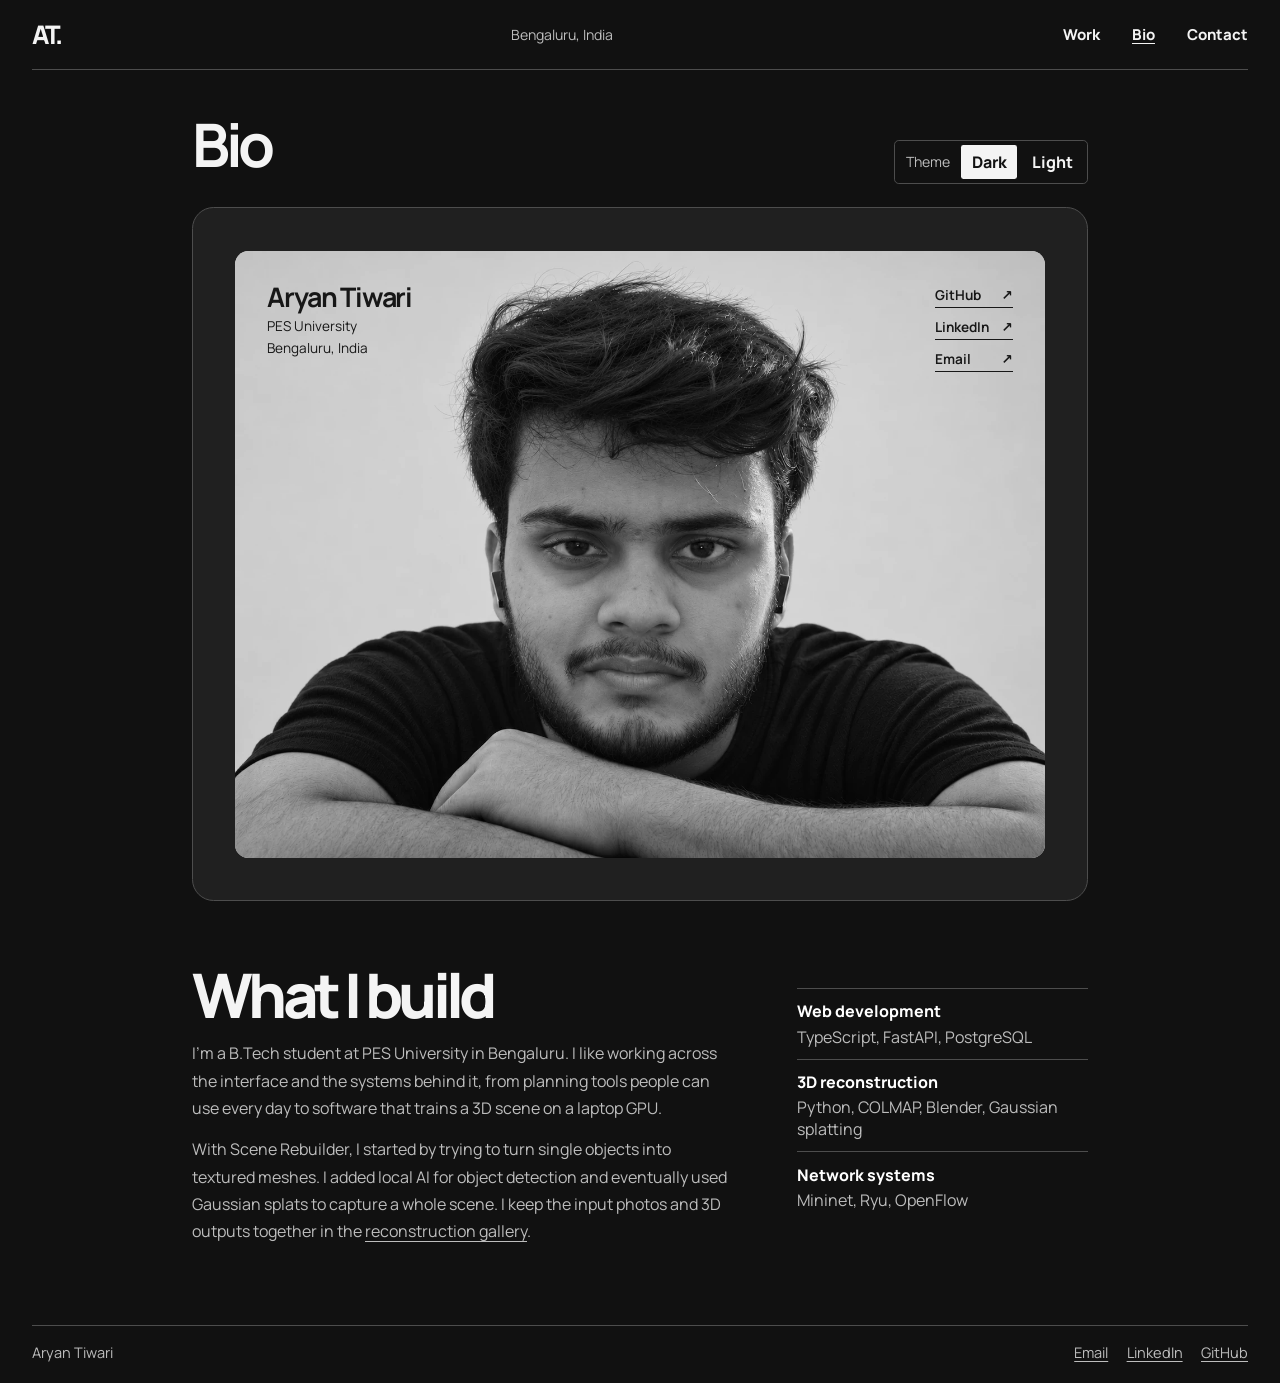
==== commit 4c8b3684: "Use PES University for the portfolio introduction" ====
--- a/bio.html
+++ b/bio.html
@@ -3,7 +3,7 @@
 <head>
   <meta charset="utf-8">
   <meta name="viewport" content="width=device-width, initial-scale=1">
-  <meta name="description" content="About Aryan Tiwari, a software developer and B.Tech student at PES University in Bengaluru.">
+  <meta name="description" content="About Aryan Tiwari, a B.Tech student at PES University in Bengaluru, India.">
   <meta name="theme-color" content="#111111">
   <title>Bio · Aryan Tiwari</title>
   <script src="theme.js"></script>
@@ -28,7 +28,7 @@
       <figcaption>
         <div class="bio-credit">
           <strong id="cover-name">Aryan Tiwari</strong>
-          <span>Software developer</span>
+          <span>PES University</span>
           <span>Bengaluru, India</span>
         </div>
         <ul class="bio-profile-links" aria-label="Contact Aryan">
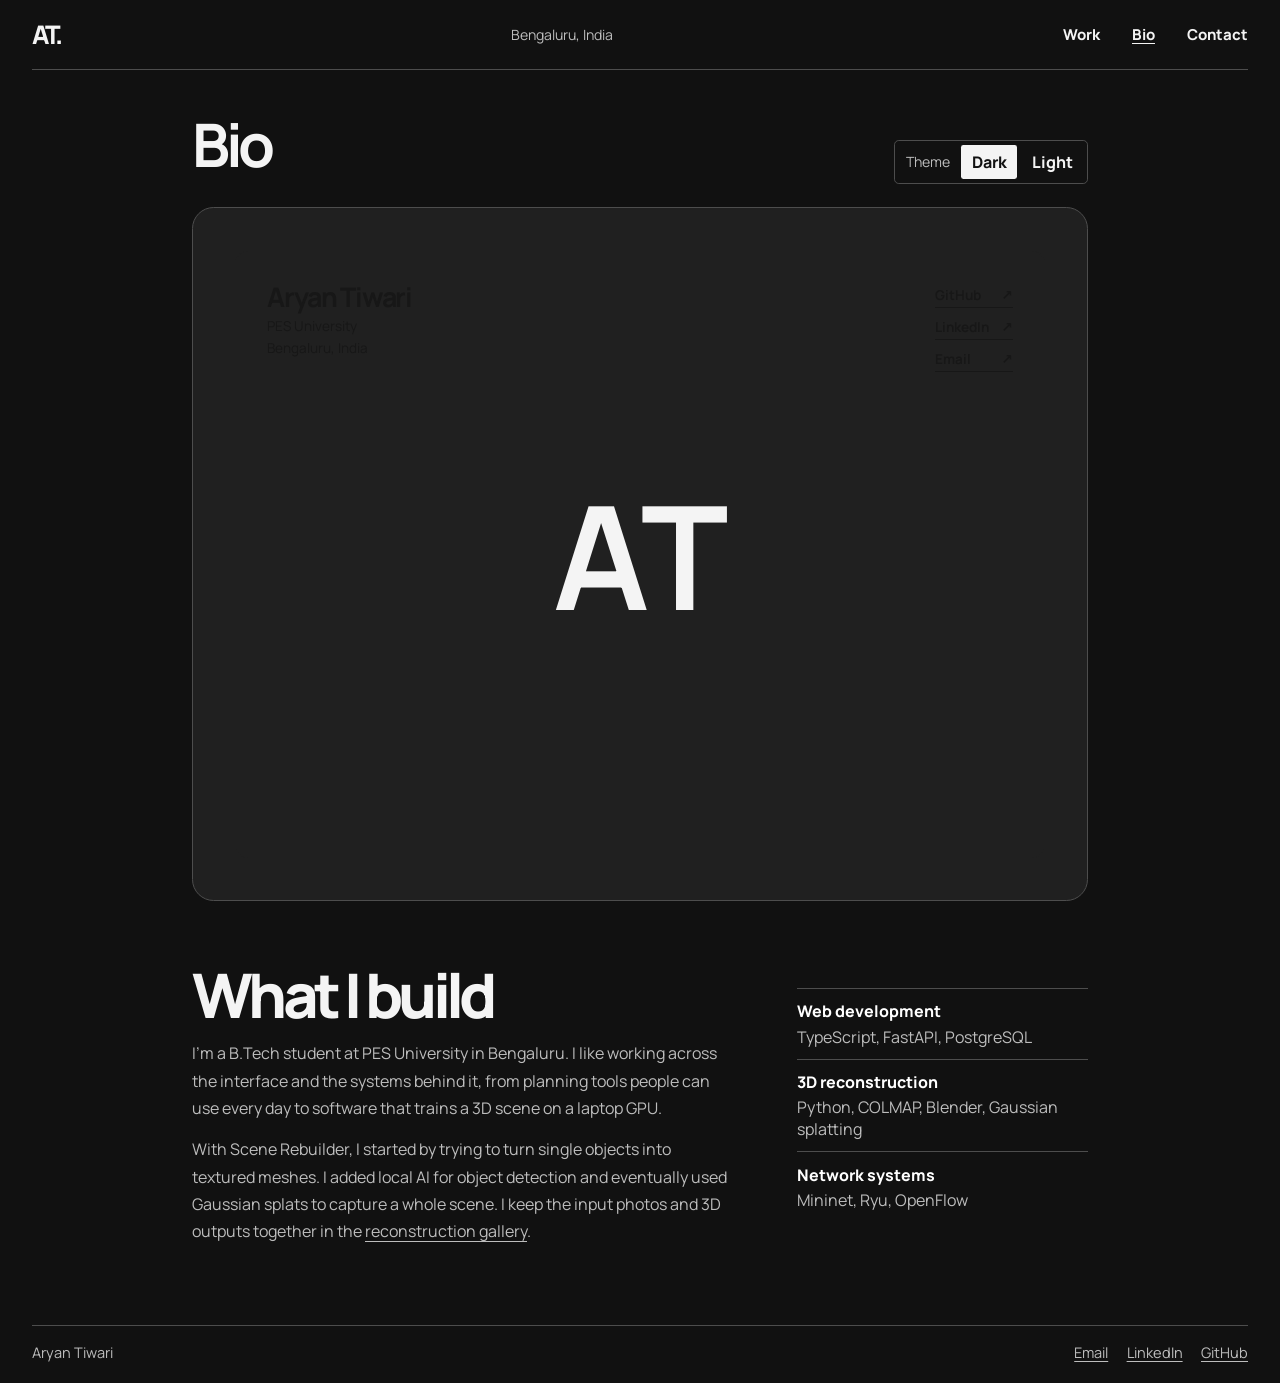
==== commit 56f436b4: "Replace bio portrait with initials placeholder" ====
--- a/bio.html
+++ b/bio.html
@@ -24,7 +24,7 @@
       </div>
     </div>
     <figure class="bio-cover" aria-labelledby="cover-name">
-      <div class="bio-portrait"><img src="assets/aryan-bio-portrait.webp" alt="Black-and-white portrait of Aryan Tiwari leaning forward with his arms folded" width="1448" height="1086" fetchpriority="high"></div>
+      <div class="bio-portrait"><div aria-hidden="true" style="display:grid;place-items:center;aspect-ratio:4/3;background:#202020;color:#f4f4f4;font-size:clamp(3rem,15vw,9rem);font-weight:700">AT</div></div>
       <figcaption>
         <div class="bio-credit">
           <strong id="cover-name">Aryan Tiwari</strong>
--- a/styles.css
+++ b/styles.css
@@ -12,7 +12,6 @@
   --muted: #bdbdbd;
   --line: #4d4d4d;
   --accent: #f1f1f1;
-  --dark: #1e1e1e;
   --section: #1a1a1a;
   --highlight: #ffffff;
   --mono: ui-monospace, 'Cascadia Code', Consolas, monospace;
@@ -51,43 +50,36 @@
 nav a { font-size: .94rem; font-weight: 750; text-decoration: none; }
 nav a:hover, nav a[aria-current="page"] { text-decoration: underline; }
 
-.hero { min-height: 37rem; display: grid; grid-template-columns: minmax(0, 1fr) minmax(0, .96fr); align-items: center; column-gap: clamp(2rem, 6vw, 5rem); padding-block: clamp(2.8rem, 8vw, 6.3rem); }
+.hero { padding-block: clamp(2.8rem, 6vw, 5rem); }
 .hero .meta { color: var(--muted); }
-.hero h1 { font-size: clamp(5.4rem, 10.6vw, 10.1rem); font-weight: 800; letter-spacing: -.083em; line-height: .92; margin: .85rem 0 1.45rem; }
+.hero h1 { font-size: clamp(3.75rem, 10vw, 8.5rem); font-weight: 800; letter-spacing: -.083em; line-height: .92; margin: .85rem 0 1.45rem; }
 .hero h1 span { color: var(--highlight); }
 .intro { max-width: 30rem; font-size: clamp(1.05rem, 2vw, 1.34rem); line-height: 1.55; margin-bottom: 1.4rem; }
 .action { display: inline-block; border: 1px solid var(--ink); border-radius: 2px; background: var(--ink); color: var(--paper); padding: .68rem 1rem; font-weight: 800; text-decoration: none; }
 .action:hover { background: var(--paper); color: var(--ink); }
 .action:focus-visible { outline-color: var(--highlight); }
 
-.model { min-width: 0; color: #eeeeee; background: var(--dark); border: 1px solid var(--line); border-radius: .32rem; overflow: hidden; }
-.model-bar { display: flex; justify-content: space-between; align-items: center; flex-wrap: wrap; gap: .5rem 1rem; min-height: 2.9rem; padding: .65rem .88rem; font-size: .87rem; }
-.model-bar .meta, .model-bar a { color: var(--accent); }
-.model-bar button { padding: 0; border: 0; background: transparent; color: inherit; cursor: pointer; text-decoration: underline; text-underline-offset: .22em; }
-.model-bar:first-child { border-bottom: 1px solid #484848; }
-.model-bar:last-child { border-top: 1px solid #484848; }
-canvas { display: block; width: 100%; aspect-ratio: 1.28; background: radial-gradient(ellipse at 51% 52%, #333333, #181818 74%); touch-action: pan-y; cursor: grab; }
-canvas:active { cursor: grabbing; }
-
 .work { padding-block: clamp(2rem, 6vw, 4.5rem) clamp(2.5rem, 7vw, 5.2rem); border-top: 1px solid var(--line); }
 .section-head { display: flex; align-items: baseline; justify-content: space-between; flex-wrap: wrap; gap: .8rem; margin-bottom: 1.8rem; }
 h2 { font-size: clamp(2.6rem, 6vw, 5.35rem); line-height: .99; letter-spacing: -.075em; font-weight: 800; }
-.project-index details { border-top: 1px solid var(--line); }
-.project-index details:last-child { border-bottom: 1px solid var(--line); }
-.project-index summary { display: grid; grid-template-columns: minmax(0, 1fr) 13.5rem 2rem; align-items: center; gap: 1.15rem; padding: .9rem 0; cursor: pointer; list-style: none; }
-summary::-webkit-details-marker { display: none; }
-.project-title { font-size: clamp(1.72rem, 4vw, 3.4rem); font-weight: 800; letter-spacing: -.065em; line-height: 1.08; }
-.category { color: var(--muted); }
-.toggle { display: grid; place-items: center; width: 2rem; height: 2rem; border: 1px solid var(--line); border-radius: 50%; font: 1.15rem var(--mono); }
-.toggle::before { content: '+'; }
-details[open] .toggle, summary:hover .toggle { color: var(--paper); background: var(--ink); border-color: var(--ink); }
-details[open] .toggle::before { content: '−'; }
-.project-detail { display: grid; grid-template-columns: minmax(0, 38rem) auto; justify-content: space-between; gap: .65rem 1.25rem; padding: 0 3.1rem 1.2rem 0; }
-.project-detail p, .about p { color: var(--muted); line-height: 1.63; }
-.project-detail .project-note { margin-top: .6rem; }
-.project-links { display: flex; justify-content: flex-end; align-items: start; gap: .55rem 1rem; flex-wrap: wrap; font-weight: 800; }
-.more { display: grid; grid-template-columns: 1fr 1fr; gap: .8rem 1rem; margin-top: 1.5rem; }
-.more > div { padding: .82rem .9rem; border: 1px solid var(--line); }
+.project-grid { display: grid; grid-template-columns: repeat(2, minmax(0, 1fr)); gap: clamp(1rem, 2.5vw, 2rem); }
+.project-card { --card-inset: clamp(1rem, 2.5vw, 1.8rem); display: flex; flex-direction: column; border: 1px solid var(--line); border-radius: .75rem; background: var(--section); }
+.project-media { margin: .55rem .55rem 0; overflow: hidden; aspect-ratio: 1.9; border-radius: .4rem; background: #202020; }
+.project-media img { display: block; width: 100%; height: 100%; object-fit: cover; object-position: center top; filter: grayscale(1); }
+.project-media-comparison { background: #191919; }
+.project-media-comparison img { object-fit: contain; object-position: center; }
+.project-content { display: grid; gap: .6rem; padding: var(--card-inset); }
+.project-title { margin: 0; font-size: clamp(1.9rem, 3vw, 3rem); font-weight: 800; letter-spacing: -.065em; line-height: 1.06; }
+.project-category { color: var(--muted); font-size: .76rem; }
+.project-content p:not(.meta), .about p { color: var(--muted); line-height: 1.63; }
+.project-link { display: flex; align-items: center; justify-content: space-between; gap: 1rem; margin: auto .55rem .55rem; padding: .7rem calc(var(--card-inset) - .55rem); min-height: 3rem; border-top: 1px solid var(--line); border-radius: .24rem; font-weight: 800; text-decoration: none; }
+.project-link:hover, .project-link:focus-visible { color: var(--paper); background: var(--ink); border-color: var(--ink); }
+.project-link span { font-size: 1.15rem; line-height: 1; }
+.more-work { margin-top: clamp(1.8rem, 4vw, 3rem); }
+.more-work h3 { margin: 0 0 .8rem; font-size: 1.35rem; letter-spacing: -.03em; }
+.more { display: grid; grid-template-columns: repeat(2, minmax(0, 1fr)); gap: .8rem clamp(1rem, 2.5vw, 2rem); }
+.more article { padding: .95rem 0 0; border-top: 1px solid var(--line); }
+.more h4 { margin: 0; }
 .more p { margin-top: .35rem; color: var(--muted); font-size: .94rem; line-height: 1.55; }
 
 .about { background: var(--section); color: var(--ink); border-block: 1px solid var(--line); }
@@ -126,22 +118,12 @@
 
 @media (max-width: 56rem) {
   .shell { width: calc(100% - 3rem); }
-  .hero { column-gap: 1.75rem; min-height: auto; }
-  .hero h1 { font-size: clamp(4.6rem, 11vw, 7rem); }
-  .project-detail { grid-template-columns: 1fr; }
-  .project-links { justify-content: flex-start; }
 }
 @media (max-width: 43rem) {
   .shell { width: calc(100% - 2rem); }
   .location { display: none; }
-  .hero, .bio-copy { grid-template-columns: 1fr; row-gap: 2rem; }
-  .hero h1 { font-size: clamp(4.8rem, 16vw, 7rem); }
-  .model { width: 100%; }
-  .project-index summary { grid-template-columns: minmax(0, 1fr) 2rem; gap: .35rem .6rem; }
-  .category { grid-area: 2/1; }
-  .toggle { grid-area: 1/2 / span 2; }
-  .project-detail { padding-right: .3rem; }
-  .more { grid-template-columns: 1fr; }
+  .bio-copy { grid-template-columns: 1fr; row-gap: 2rem; }
+  .project-grid, .more { grid-template-columns: 1fr; }
   .bio-cover figcaption { grid-area: 2 / 1; flex-wrap: wrap; gap: .8rem 1rem; padding: .9rem .35rem .25rem; color: #f3f3f3; }
   .bio-profile-links { display: flex; flex-wrap: wrap; gap: .6rem .8rem; }
   .bio-profile-links a { gap: .3rem; min-height: 2rem; align-items: center; }
